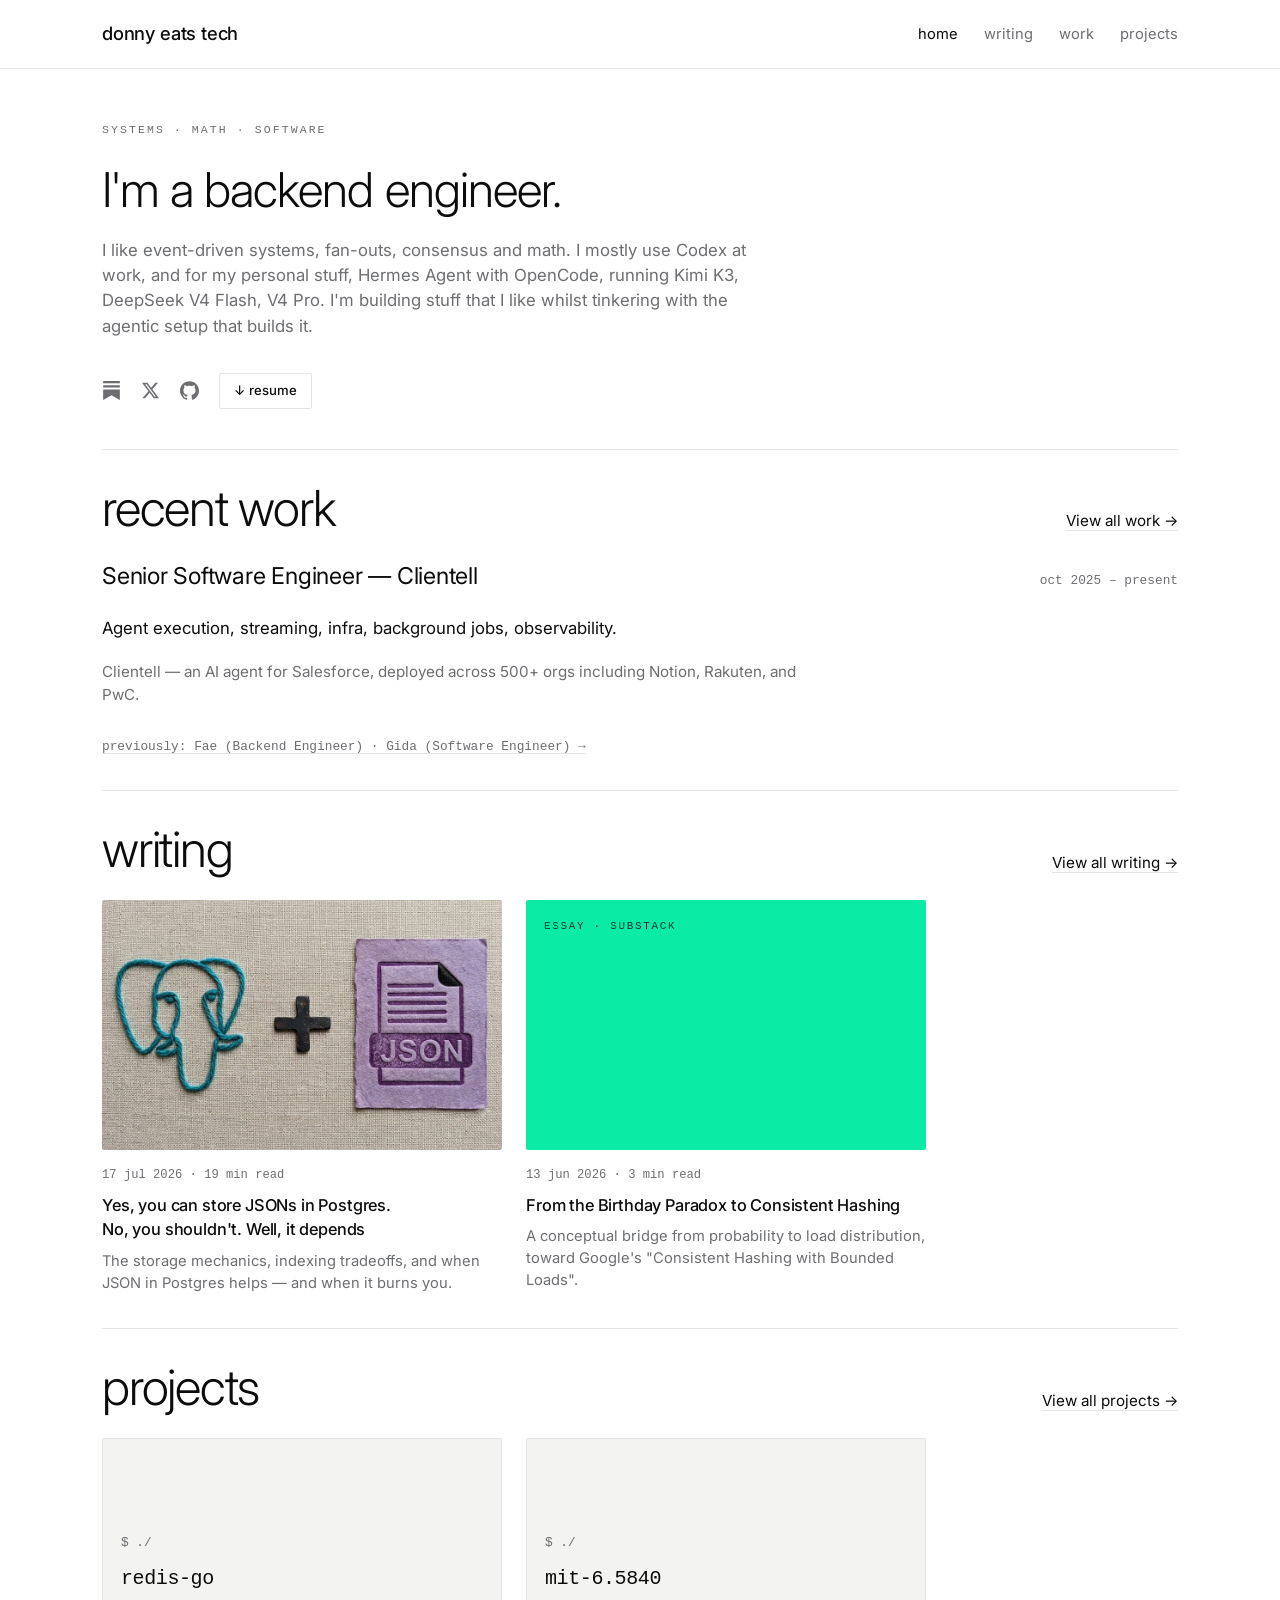
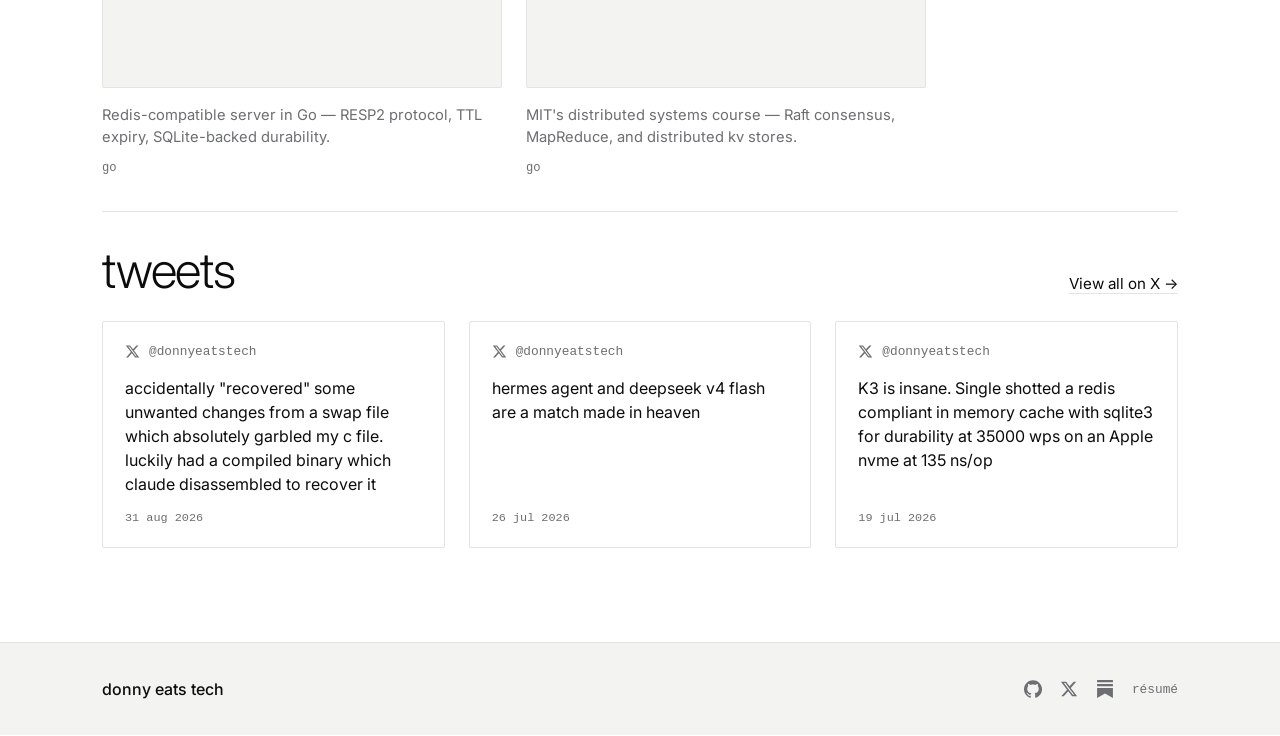
==== index.html @ fad2db2d "Restore Senior on Clientell title; update resume PDF Clientell reverts to "Senior Software Engineer"" ====
<!DOCTYPE html>
<html lang="en">
<head>
  <meta charset="UTF-8">
  <meta name="viewport" content="width=device-width, initial-scale=1.0">

  <title>Donny — Backend Engineer · Distributed Systems, Databases, Infrastructure</title>
  <meta name="description" content="Backend engineer working on distributed systems, databases, and infrastructure. Senior Software Engineer at Clientell (AI agent for Salesforce). Writing about databases, system design, and all things tech.">
  <meta name="author" content="Donny">
  <meta name="keywords" content="backend engineer, distributed systems, databases, PostgreSQL, Go, Python, Redis, infrastructure, systems programming, observability, Bengaluru, donny eats tech">
  <meta name="robots" content="index, follow, max-image-preview:large">
  <meta name="theme-color" content="#ffffff">
  <link rel="canonical" href="https://donnyeatstech.com/">

  <!-- Open Graph -->
  <meta property="og:type" content="website">
  <meta property="og:site_name" content="donny eats tech">
  <meta property="og:title" content="Donny">
  <meta property="og:description" content="Backend engineer working on distributed systems, databases, and infrastructure. Senior Software Engineer at Clientell.">
  <meta property="og:url" content="https://donnyeatstech.com/">
  <meta property="og:image" content="https://donnyeatstech.com/og.png">
  <meta property="og:image:width" content="1200">
  <meta property="og:image:height" content="630">

  <!-- Twitter -->
  <meta name="twitter:card" content="summary_large_image">
  <meta name="twitter:site" content="@donnyeatstech">
  <meta name="twitter:creator" content="@donnyeatstech">
  <meta name="twitter:description" content="Backend engineer working on distributed systems, databases, and infrastructure.">
  <meta name="twitter:image" content="https://donnyeatstech.com/og.png">

  <link rel="preconnect" href="https://fonts.googleapis.com">
  <link rel="preconnect" href="https://fonts.gstatic.com" crossorigin>
  <link rel="stylesheet" href="https://fonts.googleapis.com/css2?family=Inter:wght@300;400;500;600&display=swap">
  <link rel="stylesheet" href="/css/style.css">
  <link rel="icon" href="data:image/svg+xml,<svg xmlns='http://www.w3.org/2000/svg' viewBox='0 0 100 100'><text y='.9em' font-size='90'>🍽️</text></svg>">

  <script type="application/ld+json">
  {
    "@context": "https://schema.org",
    "@graph": [
      {
        "@type": "Person",
        "@id": "https://donnyeatstech.com/#person",
        "name": "Donny",
        "alternateName": "donny eats tech",
        "url": "https://donnyeatstech.com/",
        "jobTitle": "Senior Software Engineer",
        "description": "Backend engineer specializing in distributed systems, databases, and infrastructure.",
        "knowsAbout": [
          "Backend engineering", "Distributed systems", "Databases", "PostgreSQL", "Redis",
          "Go", "Python", "Infrastructure", "Observability", "Systems programming",
          "Consistent hashing", "AI agents"
        ],
        "worksFor": { "@type": "Organization", "name": "Clientell", "url": "https://www.getclientell.com" },
        "homeLocation": { "@type": "Place", "name": "Bengaluru, India" },
        "sameAs": [
          "https://substack.com/@donnyeatstech",
          "https://x.com/donnyeatstech",
          "https://github.com/donnyeatstech"
        ]
      },
      {
        "@type": "WebSite",
        "@id": "https://donnyeatstech.com/#website",
        "url": "https://donnyeatstech.com/",
        "name": "donny eats tech",
        "description": "Backend engineering — distributed systems, databases, and infrastructure.",
        "publisher": { "@id": "https://donnyeatstech.com/#person" },
        "inLanguage": "en"
      },
      {
        "@type": "ProfilePage",
        "@id": "https://donnyeatstech.com/#profilepage",
        "url": "https://donnyeatstech.com/",
        "name": "Donny — Backend Engineer",
        "about": { "@id": "https://donnyeatstech.com/#person" },
        "isPartOf": { "@id": "https://donnyeatstech.com/#website" }
      }
    ]
  }
  </script>
</head>
<body>
  <a href="#main" class="skip-link">skip to content</a>

  <header class="hdr">
    <div class="wrap">
      <a href="/" class="brand">donny eats tech</a>
      <nav class="nav" aria-label="Primary">
        <a href="/" class="active">home</a>
        <a href="/writing/">writing</a>
        <a href="/work/">work</a>
        <a href="/projects/">projects</a>
      </nav>
    </div>
  </header>

  <main class="wrap" id="main">
    <h1 class="sr-only">Donny — backend engineer</h1>

    <section class="hero">
      <p class="eyebrow">systems · math · software</p>
      <p class="lead">I'm a backend engineer.</p>
      <p class="sub">I like event-driven systems, fan-outs, consensus and math. I mostly use Codex at work, and for my personal stuff, Hermes Agent with OpenCode, running Kimi K3, DeepSeek V4 Flash, V4 Pro. I'm building stuff that I like whilst tinkering with the agentic setup that builds it.</p>
      <div class="socials" aria-label="Social links">
        <a href="https://substack.com/@donnyeatstech" target="_blank" rel="noopener" aria-label="Substack"><svg viewBox="0 0 24 24" fill="currentColor" aria-hidden="true"><path d="M22.539 8.242H1.46V5.406h21.08v2.836zM1.46 10.812V24L12 18.11 22.54 24V10.812H1.46zM22.54 0H1.46v2.836h21.08V0z"/></svg></a>
        <a href="https://x.com/donnyeatstech" target="_blank" rel="noopener" aria-label="X (Twitter)"><svg viewBox="0 0 24 24" fill="currentColor" aria-hidden="true"><path d="M18.244 2.25h3.308l-7.227 8.26 8.502 11.24H16.17l-5.214-6.817L4.99 21.75H1.68l7.73-8.835L1.254 2.25H8.08l4.713 6.231zm-1.161 17.52h1.833L7.084 4.126H5.117z"/></svg></a>
        <a href="https://github.com/donnyeatstech" target="_blank" rel="noopener" aria-label="GitHub"><svg viewBox="0 0 24 24" fill="currentColor" aria-hidden="true"><path d="M12 .297c-6.63 0-12 5.373-12 12 0 5.303 3.438 9.8 8.205 11.385.6.113.82-.258.82-.577 0-.285-.01-1.04-.015-2.04-3.338.724-4.042-1.61-4.042-1.61C4.422 18.07 3.633 17.7 3.633 17.7c-1.087-.744.084-.729.084-.729 1.205.084 1.838 1.236 1.838 1.236 1.07 1.835 2.809 1.305 3.495.998.108-.776.417-1.305.76-1.604-2.665-.3-5.466-1.332-5.466-5.93 0-1.31.465-2.38 1.235-3.22-.135-.303-.54-1.523.105-3.176 0 0 1.005-.322 3.3 1.23.96-.267 1.98-.399 3-.405 1.02.006 2.04.138 3 .405 2.28-1.552 3.285-1.23 3.285-1.23.645 1.653.24 2.873.12 3.176.765.84 1.23 1.91 1.23 3.22 0 4.61-2.805 5.62-5.475 5.92.42.36.81 1.096.81 2.22 0 1.606-.015 2.896-.015 3.286 0 .315.21.69.825.57C20.565 22.092 24 17.592 24 12.297c0-6.627-5.373-12-12-12"/></svg></a>
        <a class="resume" href="/work/resume.pdf" target="_blank" rel="noopener">↓ resume</a>
      </div>
    </section>

    <hr class="divide">

    <section class="block" id="work">
      <div class="block-head">
        <h2>recent work</h2>
        <a class="viewall" href="/work/">View all work →</a>
      </div>
      <div class="now">
        <div class="now-role">Senior Software Engineer — Clientell</div>
        <div class="now-date">oct 2025 – present</div>
        <div class="now-what">Agent execution, streaming, infra, background jobs, observability.</div>
        <div class="now-co">Clientell — an AI agent for Salesforce, deployed across 500+ orgs including Notion, Rakuten, and PwC.</div>
        <a class="now-prev" href="/work/">previously: Fae (Backend Engineer) · Gida (Software Engineer) →</a>
      </div>
    </section>

    <hr class="divide">

    <section class="block" id="writing">
      <div class="block-head">
        <h2>writing</h2>
        <a class="viewall" href="/writing/">View all writing →</a>
      </div>
      <div class="grid grid-writing">
        <a class="card" href="https://donnyeatstech.substack.com/p/should-you-store-jsons-in-postgres" target="_blank" rel="noopener">
          <div class="cover cover-img" style="background-image:url('/assets/jsonb-postgres.jpg')"></div>
          <div class="card-meta">
            <div class="m">17 jul 2026 · 19 min read</div>
            <div class="t">Yes, you can store JSONs in Postgres. No, you shouldn't. Well, it depends</div>
            <div class="d">The storage mechanics, indexing tradeoffs, and when JSON in Postgres helps — and when it burns you.</div>
          </div>
        </a>
        <a class="card" href="https://donnyeatstech.substack.com/p/from-birthday-paradox-to-consistent" target="_blank" rel="noopener">
          <div class="cover cover-mint"><span class="tag">Essay · Substack</span></div>
          <div class="card-meta">
            <div class="m">13 jun 2026 · 3 min read</div>
            <div class="t">From the Birthday Paradox to Consistent Hashing</div>
            <div class="d">A conceptual bridge from probability to load distribution, toward Google's "Consistent Hashing with Bounded Loads".</div>
          </div>
        </a>
      </div>
    </section>

    <hr class="divide">

    <section class="block" id="projects">
      <div class="block-head">
        <h2>projects</h2>
        <a class="viewall" href="/projects/">View all projects →</a>
      </div>
      <div class="grid grid-proj">
        <a class="card" href="https://github.com/donnyeatstech/redis-go" target="_blank" rel="noopener">
          <div class="cover cover-code">
            <span class="prompt">$ ./</span>
            <span class="mono-name">redis-go</span>
          </div>
          <div class="card-meta">
            <div class="d">Redis-compatible server in Go — RESP2 protocol, TTL expiry, SQLite-backed durability.</div>
            <span class="lang">go</span>
          </div>
        </a>
        <a class="card" href="https://github.com/donnyeatstech/mit-6.5840" target="_blank" rel="noopener">
          <div class="cover cover-code">
            <span class="prompt">$ ./</span>
            <span class="mono-name">mit-6.5840</span>
          </div>
          <div class="card-meta">
            <div class="d">MIT's distributed systems course — Raft consensus, MapReduce, and distributed kv stores.</div>
            <span class="lang">go</span>
          </div>
        </a>
      </div>
    </section>

    <hr class="divide">

    <section class="block" id="tweets">
      <div class="block-head">
        <h2>tweets</h2>
        <a class="viewall" href="https://x.com/donnyeatstech" target="_blank" rel="noopener">View all on X →</a>
      </div>
      <div class="grid grid-tweets">
        <a class="tweet" href="https://x.com/donnyeatstech" target="_blank" rel="noopener">
          <div class="tweet-top">
            <svg viewBox="0 0 24 24" fill="currentColor" aria-hidden="true"><path d="M18.244 2.25h3.308l-7.227 8.26 8.502 11.24H16.17l-5.214-6.817L4.99 21.75H1.68l7.73-8.835L1.254 2.25H8.08l4.713 6.231zm-1.161 17.52h1.833L7.084 4.126H5.117z"/></svg>
            <span class="tw-handle">@donnyeatstech</span>
          </div>
          <p class="tweet-body">accidentally "recovered" some unwanted changes from a swap file which absolutely garbled my c file. luckily had a compiled binary which claude disassembled to recover it</p>
          <div class="tweet-date">31 aug 2026</div>
        </a>
        <a class="tweet" href="https://x.com/donnyeatstech" target="_blank" rel="noopener">
          <div class="tweet-top">
            <svg viewBox="0 0 24 24" fill="currentColor" aria-hidden="true"><path d="M18.244 2.25h3.308l-7.227 8.26 8.502 11.24H16.17l-5.214-6.817L4.99 21.75H1.68l7.73-8.835L1.254 2.25H8.08l4.713 6.231zm-1.161 17.52h1.833L7.084 4.126H5.117z"/></svg>
            <span class="tw-handle">@donnyeatstech</span>
          </div>
          <p class="tweet-body">hermes agent and deepseek v4 flash are a match made in heaven</p>
          <div class="tweet-date">26 jul 2026</div>
        </a>
        <a class="tweet" href="https://x.com/donnyeatstech" target="_blank" rel="noopener">
          <div class="tweet-top">
            <svg viewBox="0 0 24 24" fill="currentColor" aria-hidden="true"><path d="M18.244 2.25h3.308l-7.227 8.26 8.502 11.24H16.17l-5.214-6.817L4.99 21.75H1.68l7.73-8.835L1.254 2.25H8.08l4.713 6.231zm-1.161 17.52h1.833L7.084 4.126H5.117z"/></svg>
            <span class="tw-handle">@donnyeatstech</span>
          </div>
          <p class="tweet-body">K3 is insane. Single shotted a redis compliant in memory cache with sqlite3 for durability at 35000 wps on an Apple nvme at 135 ns/op</p>
          <div class="tweet-date">19 jul 2026</div>
        </a>
      </div>
    </section>
  </main>

  <footer class="foot">
    <div class="wrap">
      <div class="foot-bottom">
        <span class="fb-brand">donny eats tech</span>
        <div class="foot-social">
          <a href="https://github.com/donnyeatstech" target="_blank" rel="noopener" aria-label="GitHub"><svg viewBox="0 0 24 24" fill="currentColor" aria-hidden="true"><path d="M12 .297c-6.63 0-12 5.373-12 12 0 5.303 3.438 9.8 8.205 11.385.6.113.82-.258.82-.577 0-.285-.01-1.04-.015-2.04-3.338.724-4.042-1.61-4.042-1.61C4.422 18.07 3.633 17.7 3.633 17.7c-1.087-.744.084-.729.084-.729 1.205.084 1.838 1.236 1.838 1.236 1.07 1.835 2.809 1.305 3.495.998.108-.776.417-1.305.76-1.604-2.665-.3-5.466-1.332-5.466-5.93 0-1.31.465-2.38 1.235-3.22-.135-.303-.54-1.523.105-3.176 0 0 1.005-.322 3.3 1.23.96-.267 1.98-.399 3-.405 1.02.006 2.04.138 3 .405 2.28-1.552 3.285-1.23 3.285-1.23.645 1.653.24 2.873.12 3.176.765.84 1.23 1.91 1.23 3.22 0 4.61-2.805 5.62-5.475 5.92.42.36.81 1.096.81 2.22 0 1.606-.015 2.896-.015 3.286 0 .315.21.69.825.57C20.565 22.092 24 17.592 24 12.297c0-6.627-5.373-12-12-12"/></svg></a>
          <a href="https://x.com/donnyeatstech" target="_blank" rel="noopener" aria-label="X (Twitter)"><svg viewBox="0 0 24 24" fill="currentColor" aria-hidden="true"><path d="M18.244 2.25h3.308l-7.227 8.26 8.502 11.24H16.17l-5.214-6.817L4.99 21.75H1.68l7.73-8.835L1.254 2.25H8.08l4.713 6.231zm-1.161 17.52h1.833L7.084 4.126H5.117z"/></svg></a>
          <a href="https://substack.com/@donnyeatstech" target="_blank" rel="noopener" aria-label="Substack"><svg viewBox="0 0 24 24" fill="currentColor" aria-hidden="true"><path d="M22.539 8.242H1.46V5.406h21.08v2.836zM1.46 10.812V24L12 18.11 22.54 24V10.812H1.46zM22.54 0H1.46v2.836h21.08V0z"/></svg></a>
          <a href="/work/resume.pdf" target="_blank" rel="noopener" class="fb-resume">résumé</a>
        </div>
      </div>
    </div>
  </footer>
</body>
</html>
---- css/style.css ----
/* donny eats tech — design system
   Swiss / MIT-Press: light-only, Inter, mint accent, editorial grids */

:root {
  --bg: #ffffff;
  --surface: #f3f3f2;
  --fg: #0c0c0c;
  --muted: #6d6e71;
  --border: #e4e4e2;
  --accent: #0aeba5;
  --accent-fg: #0c0c0c;
  --cover-dark-bg: #0c0c0c;
  --cover-dark-fg: #ffffff;
  --font: "Inter", -apple-system, BlinkMacSystemFont, "Segoe UI", system-ui, sans-serif;
  --mono: "SF Mono", "JetBrains Mono", ui-monospace, "Cascadia Code", monospace;
  --wrap: 1140px;
  color-scheme: light;
}

* { margin: 0; padding: 0; box-sizing: border-box; }

html { scroll-behavior: smooth; }

body {
  background: var(--bg);
  color: var(--fg);
  font-family: var(--font);
  line-height: 1.5;
  font-size: 16px;
  -webkit-font-smoothing: antialiased;
  text-rendering: optimizeLegibility;
  min-height: 100vh;
  min-height: 100dvh;
  display: flex;
  flex-direction: column;
}

a { color: inherit; text-decoration: none; }
::selection { background: var(--accent); color: var(--accent-fg); }

/* a11y */
.sr-only {
  position: absolute; width: 1px; height: 1px; padding: 0; margin: -1px;
  overflow: hidden; clip: rect(0,0,0,0); white-space: nowrap; border: 0;
}
:focus-visible { outline: 2px solid var(--accent); outline-offset: 3px; }
.skip-link {
  position: absolute; left: -9999px; top: 0; z-index: 100;
  background: var(--fg); color: var(--bg); padding: 8px 14px;
  font-family: var(--mono); font-size: 0.8rem;
}
.skip-link:focus { left: 0; }

/* layout */
.wrap { max-width: var(--wrap); margin: 0 auto; padding: 0 32px; }
main.wrap { padding-bottom: 20px; flex: 1 0 auto; width: 100%; }

/* header */
.hdr {
  position: sticky; top: 0; z-index: 20;
  background: var(--bg);
  border-bottom: 1px solid var(--border);
}
.hdr .wrap { display: flex; align-items: center; justify-content: space-between; height: 68px; gap: 24px; }
.brand { font-size: 1.15rem; font-weight: 500; letter-spacing: -0.01em; white-space: nowrap; }
.nav { display: flex; align-items: center; gap: 26px; }
.nav a { font-size: 0.92rem; color: var(--muted); transition: color .15s; }
.nav a:hover, .nav a.active { color: var(--fg); }

/* hero */
.hero { padding: 52px 0 40px; }
.eyebrow {
  font-family: var(--mono); font-size: 0.72rem; letter-spacing: 0.18em;
  text-transform: uppercase; color: var(--muted); margin-bottom: 26px;
}
.hero .lead {
  font-size: clamp(1.9rem, 4.4vw, 3rem); font-weight: 300; line-height: 1.08;
  letter-spacing: -0.02em; text-wrap: balance; max-width: 20ch; margin-bottom: 22px;
}
.hero .sub { font-size: 1.05rem; color: var(--muted); max-width: 62ch; }
.socials { display: flex; align-items: center; gap: 20px; margin-top: 34px; }
.socials a { color: var(--muted); transition: color .15s; display: inline-flex; }
.socials a:hover { color: var(--fg); }
.socials svg { width: 19px; height: 19px; }
.socials .resume {
  font-size: 0.82rem; font-weight: 500; color: var(--fg);
  border: 1px solid var(--border); padding: 7px 14px; border-radius: 2px; transition: background .15s;
}
.socials .resume:hover { background: var(--surface); }

/* section blocks */
.block { padding: 34px 0; }
.block-head {
  display: flex; align-items: flex-end; justify-content: space-between;
  gap: 20px; margin-bottom: 26px;
}
.block-head h2 {
  font-size: clamp(2rem, 4.6vw, 3.1rem); font-weight: 300;
  letter-spacing: -0.025em; line-height: 1;
}
.viewall {
  font-size: 0.95rem; color: var(--fg); white-space: nowrap;
  text-decoration: underline; text-underline-offset: 4px;
  text-decoration-color: var(--border); transition: text-decoration-color .15s;
}
.viewall:hover { text-decoration-color: var(--fg); }
.divide { border: 0; border-top: 1px solid var(--border); }

/* recent work — single wide entry */
.now { display: grid; grid-template-columns: 1fr auto; gap: 8px 32px; align-items: baseline; }
.now-role { font-size: 1.45rem; font-weight: 400; letter-spacing: -0.01em; }
.now-date { font-family: var(--mono); font-size: 0.8rem; color: var(--muted); white-space: nowrap; }
.now-what { grid-column: 1 / -1; font-size: 1.05rem; color: var(--fg); margin-top: 14px; max-width: 70ch; }
.now-co { grid-column: 1 / -1; font-size: 0.95rem; color: var(--muted); margin-top: 12px; max-width: 70ch; }
.now-prev {
  grid-column: 1 / -1; margin-top: 22px; font-family: var(--mono); font-size: 0.8rem; color: var(--muted);
  text-decoration: underline; text-underline-offset: 3px; text-decoration-color: var(--border);
  justify-self: start; transition: color .15s, text-decoration-color .15s;
}
.now-prev:hover { color: var(--fg); text-decoration-color: var(--fg); }

/* card grids (writing + projects on home) */
.grid { display: grid; gap: 24px; }
.grid-writing { grid-template-columns: repeat(2, minmax(0, 400px)); justify-content: start; }
.grid-proj { grid-template-columns: repeat(2, minmax(0, 400px)); justify-content: start; }
.card { display: block; }
.cover {
  aspect-ratio: 16 / 10; border-radius: 2px; padding: 18px;
  display: flex; flex-direction: column; justify-content: space-between;
  transition: transform .18s ease;
}
.card:hover .cover { transform: translateY(-4px); }
.cover-img { background-color: var(--surface); background-size: cover; background-position: center; background-repeat: no-repeat; }
.cover .tag { font-family: var(--mono); font-size: 0.68rem; letter-spacing: 0.16em; text-transform: uppercase; opacity: .8; }
.cover-mint { background: var(--accent); color: var(--accent-fg); }
.cover-code {
  background: var(--surface); color: var(--fg); border: 1px solid var(--border);
  align-items: flex-start; justify-content: center; gap: 12px;
}
.cover-code .mono-name { font-family: var(--mono); font-size: 1.25rem; font-weight: 500; letter-spacing: -0.02em; }
.cover-code .prompt { font-family: var(--mono); font-size: 0.8rem; color: var(--muted); }
.card-meta { margin-top: 16px; }
.card-meta .m { font-family: var(--mono); font-size: 0.76rem; color: var(--muted); }
.card-meta .t { font-size: 1.02rem; font-weight: 500; letter-spacing: -0.01em; margin: 8px 0 0; text-wrap: balance; }
.card:hover .card-meta .t { text-decoration: underline; text-underline-offset: 3px; }
.card-meta .d { font-size: 0.92rem; color: var(--muted); margin-top: 8px; max-width: 46ch; }
.card-meta .lang { display: inline-block; margin-top: 10px; font-family: var(--mono); font-size: 0.76rem; color: var(--muted); }

/* tweets */
.grid-tweets { grid-template-columns: repeat(3, 1fr); }
.tweet {
  display: flex; flex-direction: column; gap: 14px;
  border: 1px solid var(--border); border-radius: 2px; padding: 20px 22px;
  transition: border-color .15s;
}
.tweet:hover { border-color: var(--fg); }
.tweet-top { display: flex; align-items: center; gap: 9px; color: var(--muted); }
.tweet-top svg { width: 15px; height: 15px; }
.tw-handle { font-family: var(--mono); font-size: 0.8rem; }
.tweet-body { font-size: 1rem; line-height: 1.5; color: var(--fg); }
.tweet-date { font-family: var(--mono); font-size: 0.74rem; color: var(--muted); margin-top: auto; }

/* footer */
.foot { background: var(--surface); border-top: 1px solid var(--border); padding: 34px 0; margin-top: 40px; }
.foot-bottom { display: flex; align-items: center; justify-content: space-between; gap: 20px; flex-wrap: wrap; }
.fb-brand { font-weight: 500; }
.foot-social { display: flex; align-items: center; gap: 18px; }
.foot-social a { color: var(--muted); transition: color .15s; display: inline-flex; }
.foot-social a:hover { color: var(--fg); }
.foot-social svg { width: 18px; height: 18px; }
.fb-resume { font-family: var(--mono); font-size: 0.8rem; }

/* ---- subpages ---- */
.page-header { padding: 40px 0 8px; }
.page-header h1 {
  font-size: clamp(2.2rem, 5vw, 3.4rem); font-weight: 300;
  letter-spacing: -0.025em; line-height: 1; margin-bottom: 14px;
}
.page-header p { color: var(--muted); font-size: 1.02rem; max-width: 60ch; }

/* experience (work) */
.xp { padding: 26px 0; border-bottom: 1px solid var(--border); }
.xp:first-of-type { border-top: 1px solid var(--border); }
.xp-meta { font-family: var(--mono); font-size: 0.75rem; color: var(--muted); margin-bottom: 8px; }
.xp-role { font-size: 1.2rem; font-weight: 500; letter-spacing: -0.01em; margin-bottom: 10px; }
.xp-role a { text-decoration: underline; text-underline-offset: 3px; text-decoration-color: var(--border); }
.xp-role a:hover { text-decoration-color: var(--fg); }
.xp-co {
  font-size: 0.88rem; color: var(--muted); line-height: 1.55;
  border-left: 2px solid var(--accent); padding-left: 14px; margin-bottom: 12px;
}
.xp-stack { font-family: var(--mono); font-size: 0.78rem; color: var(--muted); margin-bottom: 12px; }
.xp-desc { font-size: 0.95rem; color: var(--muted); max-width: 72ch; }

/* writing list (writing page) */
.writing-list { padding-top: 4px; }
.writing-item { display: block; padding: 24px 0; border-bottom: 1px solid var(--border); }
.writing-item:first-of-type { border-top: 1px solid var(--border); }
.writing-item .writing-meta { font-family: var(--mono); font-size: 0.75rem; color: var(--muted); margin-bottom: 8px; }
.writing-item .writing-meta .src { color: var(--fg); }
.writing-item .writing-title { font-size: 1.35rem; font-weight: 400; letter-spacing: -0.015em; margin-bottom: 8px; }
.writing-item:hover .writing-title { text-decoration: underline; text-underline-offset: 3px; }
.writing-item .writing-desc { font-size: 0.98rem; color: var(--muted); max-width: 74ch; }

/* project list (projects page) */
.project-list { padding-top: 4px; }
.project-card { display: block; padding: 22px 0; border-bottom: 1px solid var(--border); }
.project-card:first-of-type { border-top: 1px solid var(--border); }
.project-card .project-name { font-family: var(--mono); font-size: 1.2rem; font-weight: 500; letter-spacing: -0.02em; margin-bottom: 6px; }
.project-card:hover .project-name { text-decoration: underline; text-underline-offset: 3px; }
.project-card .project-desc { font-size: 0.98rem; color: var(--muted); max-width: 74ch; }
.project-card .project-lang { display: inline-block; margin-top: 8px; font-family: var(--mono); font-size: 0.76rem; color: var(--muted); }

/* blog */
.blog-list { padding-top: 4px; }
.blog-item { display: block; padding: 22px 0; border-bottom: 1px solid var(--border); }
.blog-item:first-of-type { border-top: 1px solid var(--border); }
.blog-item .blog-date { font-family: var(--mono); font-size: 0.75rem; color: var(--muted); margin-bottom: 6px; }
.blog-item .blog-title { font-size: 1.2rem; font-weight: 500; margin-bottom: 6px; }
.blog-item:hover .blog-title { text-decoration: underline; text-underline-offset: 3px; }
.blog-item .blog-desc { font-size: 0.95rem; color: var(--muted); }

/* post */
.post-header { padding: 40px 0 0; margin-bottom: 36px; }
.post-header .post-date { font-family: var(--mono); font-size: 0.8rem; color: var(--muted); margin-bottom: 12px; }
.post-header h1 { font-size: clamp(2.2rem, 5vw, 3.4rem); font-weight: 300; letter-spacing: -0.025em; line-height: 1.05; }
.post-content { font-size: 1.05rem; line-height: 1.75; max-width: 68ch; }
.post-content p { margin-bottom: 1.2em; color: var(--muted); }
.post-content ul { margin: 0 0 1.2em 1.2em; color: var(--muted); }
.post-content li { margin-bottom: 0.4em; }
.post-content h2 { font-size: 1.6rem; font-weight: 400; margin: 1.8em 0 0.7em; color: var(--fg); }
.post-content a { color: var(--fg); text-decoration: underline; text-underline-offset: 3px; text-decoration-color: var(--muted); }
.post-content a:hover { text-decoration-color: var(--fg); }
.post-content code { font-family: var(--mono); font-size: 0.85em; background: var(--surface); padding: 2px 6px; border-radius: 2px; }
.post-content pre { background: var(--surface); border: 1px solid var(--border); border-radius: 2px; padding: 16px; overflow-x: auto; margin: 1.5em 0; }
.post-content pre code { background: none; padding: 0; }

/* responsive */
@media (max-width: 720px) {
  .wrap { padding: 0 20px; }
  .hdr .wrap { flex-direction: column; height: auto; padding: 14px 0; gap: 10px; }
  .nav { gap: 16px; flex-wrap: wrap; justify-content: center; }
  .grid-writing, .grid-proj, .grid-tweets { grid-template-columns: 1fr; }
  .block { padding: 28px 0; }
  .hero { padding: 40px 0 32px; text-align: center; }
  .eyebrow, .hero .lead, .hero .sub { margin-left: auto; margin-right: auto; }
  .socials { justify-content: center; }
  .now { grid-template-columns: 1fr; }
  .now-date { grid-row: 2; }
}

@media (prefers-reduced-motion: reduce) {
  html { scroll-behavior: auto; }
  * { transition: none !important; }
  .card:hover .cover { transform: none; }
}
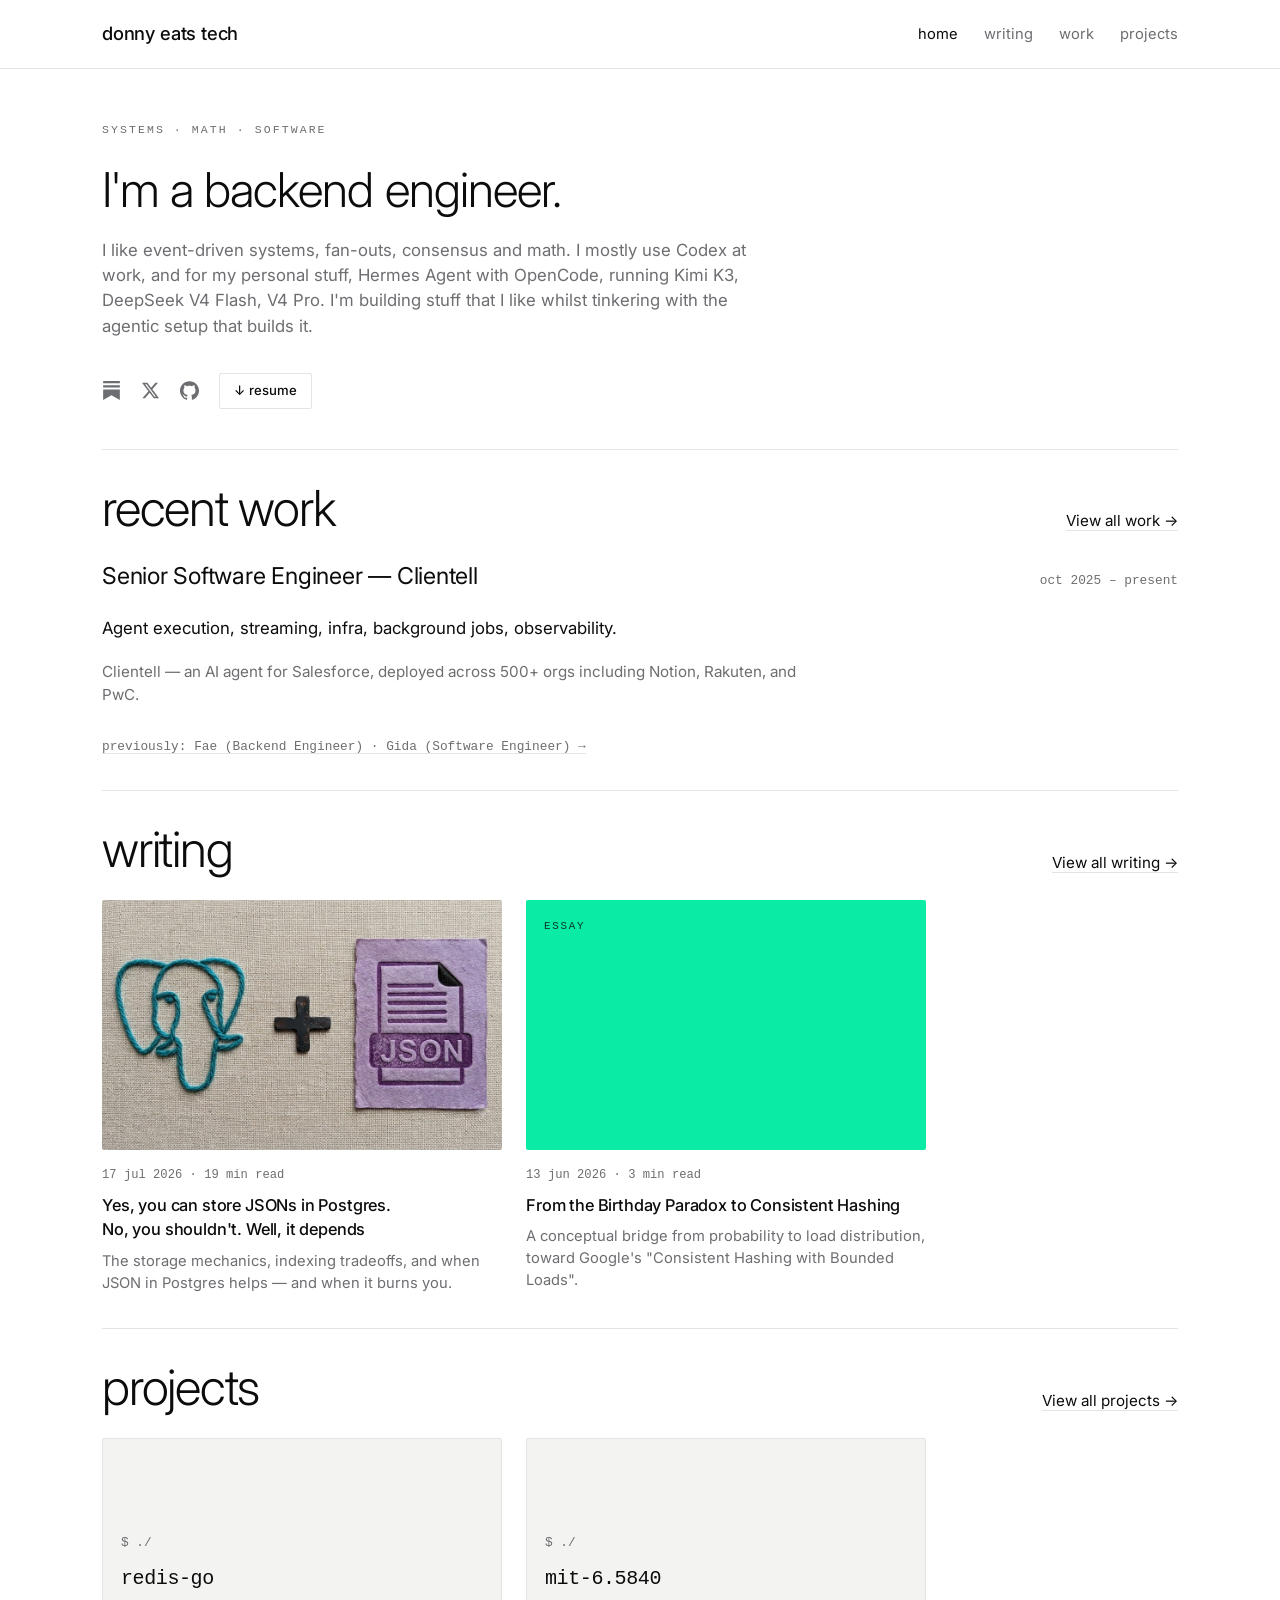
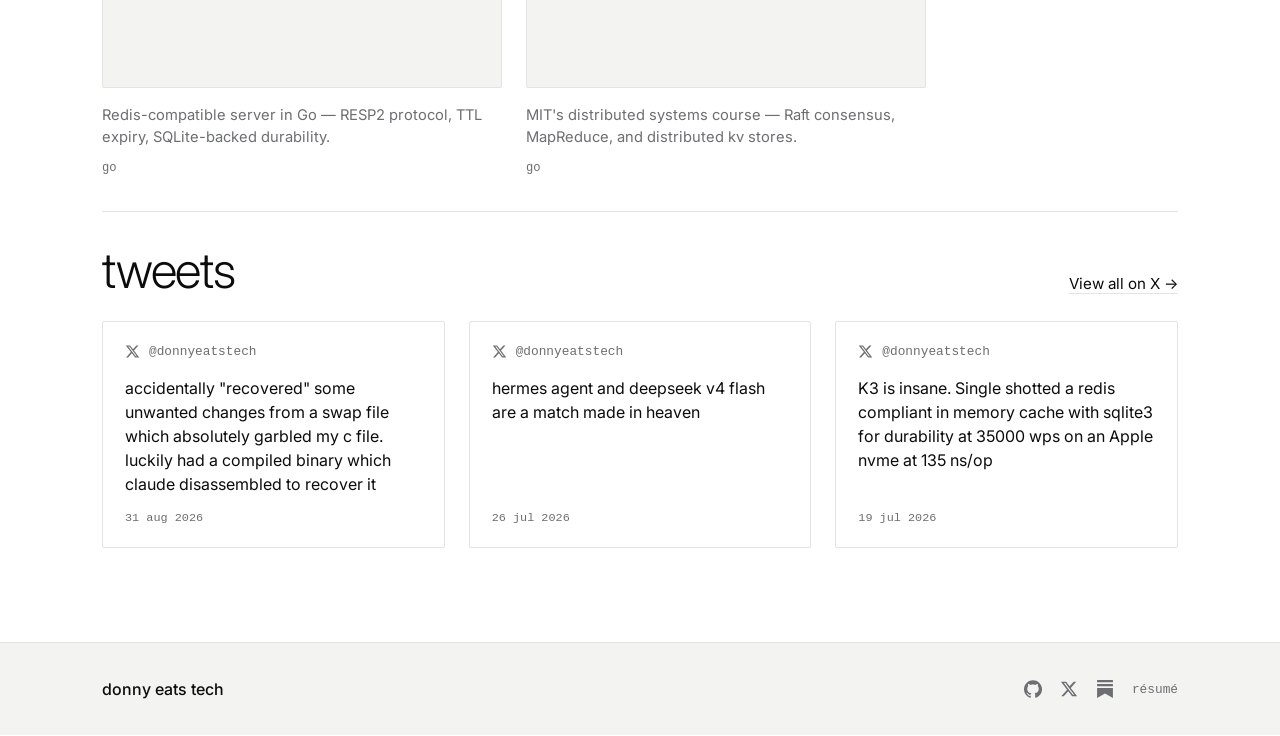
==== commit 6c1663d3: "Self-host writing; SEO hygiene pass Republish both Substack posts as full HTML at /writing/<slug>/ w" ====
--- a/index.html
+++ b/index.html
@@ -7,7 +7,6 @@
   <title>Donny — Backend Engineer · Distributed Systems, Databases, Infrastructure</title>
   <meta name="description" content="Backend engineer working on distributed systems, databases, and infrastructure. Senior Software Engineer at Clientell (AI agent for Salesforce). Writing about databases, system design, and all things tech.">
   <meta name="author" content="Donny">
-  <meta name="keywords" content="backend engineer, distributed systems, databases, PostgreSQL, Go, Python, Redis, infrastructure, systems programming, observability, Bengaluru, donny eats tech">
   <meta name="robots" content="index, follow, max-image-preview:large">
   <meta name="theme-color" content="#ffffff">
   <link rel="canonical" href="https://donnyeatstech.com/">
@@ -135,7 +134,7 @@
         <a class="viewall" href="/writing/">View all writing →</a>
       </div>
       <div class="grid grid-writing">
-        <a class="card" href="https://donnyeatstech.substack.com/p/should-you-store-jsons-in-postgres" target="_blank" rel="noopener">
+        <a class="card" href="/writing/should-you-store-jsons-in-postgres/">
           <div class="cover cover-img" style="background-image:url('/assets/jsonb-postgres.jpg')"></div>
           <div class="card-meta">
             <div class="m">17 jul 2026 · 19 min read</div>
@@ -143,8 +142,8 @@
             <div class="d">The storage mechanics, indexing tradeoffs, and when JSON in Postgres helps — and when it burns you.</div>
           </div>
         </a>
-        <a class="card" href="https://donnyeatstech.substack.com/p/from-birthday-paradox-to-consistent" target="_blank" rel="noopener">
-          <div class="cover cover-mint"><span class="tag">Essay · Substack</span></div>
+        <a class="card" href="/writing/from-birthday-paradox-to-consistent-hashing/">
+          <div class="cover cover-mint"><span class="tag">Essay</span></div>
           <div class="card-meta">
             <div class="m">13 jun 2026 · 3 min read</div>
             <div class="t">From the Birthday Paradox to Consistent Hashing</div>
--- a/css/style.css
+++ b/css/style.css
@@ -224,16 +224,30 @@
 .post-header { padding: 40px 0 0; margin-bottom: 36px; }
 .post-header .post-date { font-family: var(--mono); font-size: 0.8rem; color: var(--muted); margin-bottom: 12px; }
 .post-header h1 { font-size: clamp(2.2rem, 5vw, 3.4rem); font-weight: 300; letter-spacing: -0.025em; line-height: 1.05; }
+.post-header .post-sub { margin-top: 18px; font-size: 1.15rem; line-height: 1.6; color: var(--muted); max-width: 60ch; }
+.post-header .post-sub code { font-family: var(--mono); font-size: 0.82em; background: var(--surface); padding: 2px 6px; border-radius: 2px; }
 .post-content { font-size: 1.05rem; line-height: 1.75; max-width: 68ch; }
 .post-content p { margin-bottom: 1.2em; color: var(--muted); }
 .post-content ul { margin: 0 0 1.2em 1.2em; color: var(--muted); }
 .post-content li { margin-bottom: 0.4em; }
 .post-content h2 { font-size: 1.6rem; font-weight: 400; margin: 1.8em 0 0.7em; color: var(--fg); }
+.post-content h3 { font-size: 1.2rem; font-weight: 500; margin: 1.6em 0 0.5em; color: var(--fg); }
+.post-content strong { color: var(--fg); font-weight: 500; }
 .post-content a { color: var(--fg); text-decoration: underline; text-underline-offset: 3px; text-decoration-color: var(--muted); }
 .post-content a:hover { text-decoration-color: var(--fg); }
 .post-content code { font-family: var(--mono); font-size: 0.85em; background: var(--surface); padding: 2px 6px; border-radius: 2px; }
 .post-content pre { background: var(--surface); border: 1px solid var(--border); border-radius: 2px; padding: 16px; overflow-x: auto; margin: 1.5em 0; }
 .post-content pre code { background: none; padding: 0; }
+.post-content p.math { text-align: center; margin: 1.5em 0; }
+.post-content p.math code { background: none; padding: 0; font-size: 1em; color: var(--fg); }
+.post-content figure { margin: 1.8em 0; }
+.post-content figure img { display: block; width: 100%; height: auto; border: 1px solid var(--border); border-radius: 2px; }
+.post-content figcaption { font-family: var(--mono); font-size: 0.75rem; color: var(--muted); margin-top: 8px; text-align: center; }
+.post-content blockquote { border-left: 2px solid var(--border); padding-left: 16px; margin: 1.5em 0; color: var(--muted); font-style: italic; }
+.post-orig { margin-top: 3em; padding-top: 1.5em; border-top: 1px solid var(--border); font-family: var(--mono); font-size: 0.8rem; color: var(--muted); }
+.post-orig a { color: var(--fg); }
+.post-back { display: inline-block; margin-top: 2.5em; font-family: var(--mono); font-size: 0.8rem; color: var(--muted); }
+.post-back:hover { color: var(--fg); }
 
 /* responsive */
 @media (max-width: 720px) {
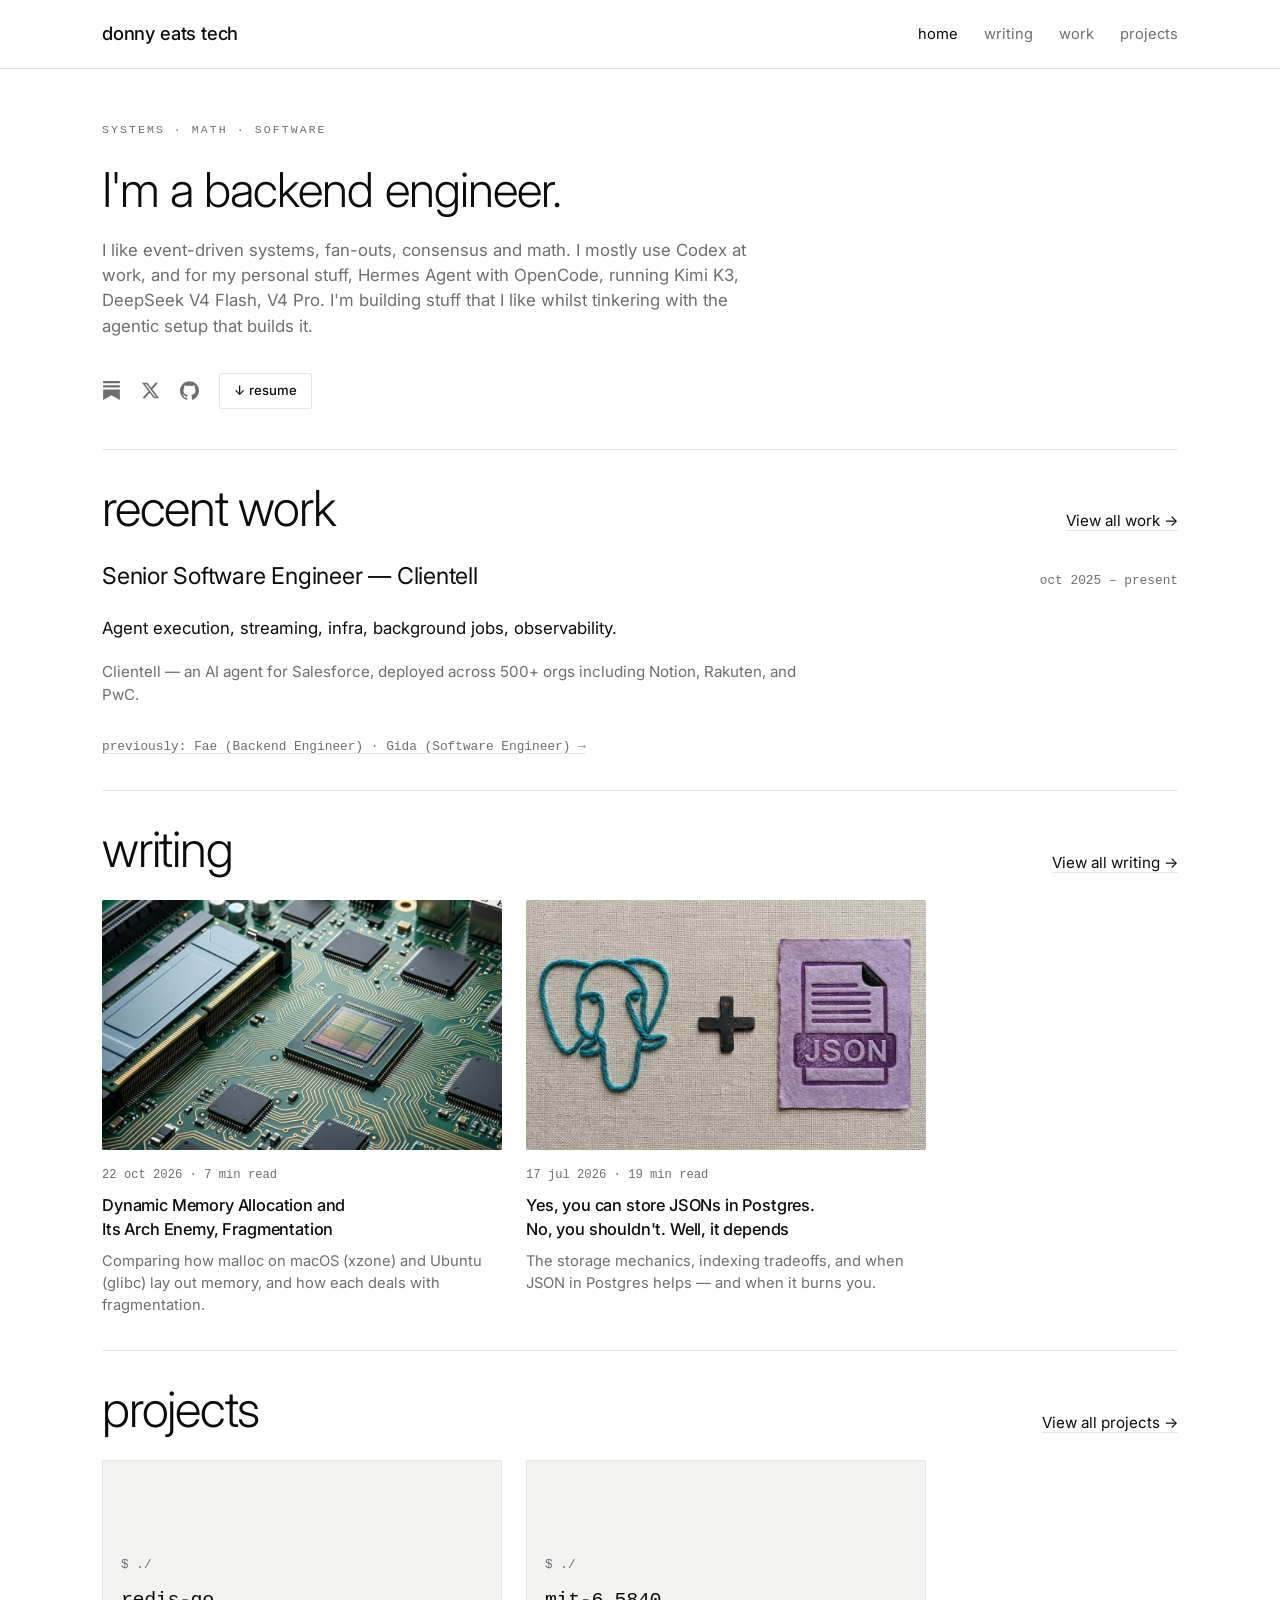
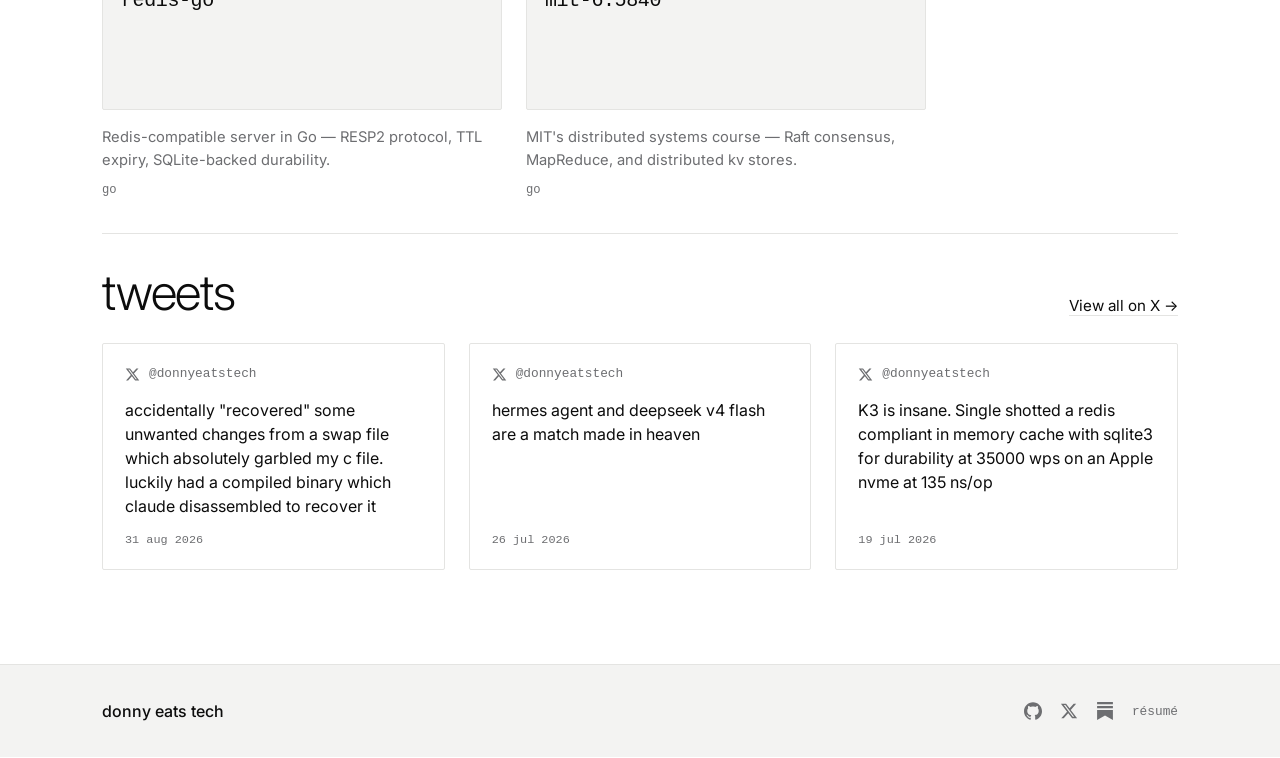
==== commit 72467097: "Add post: Dynamic Memory Allocation and Its Arch Enemy, Fragmentation New article comparing malloc o" ====
--- a/index.html
+++ b/index.html
@@ -5,26 +5,30 @@
   <meta name="viewport" content="width=device-width, initial-scale=1.0">
 
   <title>Donny — Backend Engineer · Distributed Systems, Databases, Infrastructure</title>
-  <meta name="description" content="Backend engineer working on distributed systems, databases, and infrastructure. Senior Software Engineer at Clientell (AI agent for Salesforce). Writing about databases, system design, and all things tech.">
+  <meta name="description" content="Backend engineer working on distributed systems, databases, and infrastructure. Senior Software Engineer at Clientell. Writing on databases and system design.">
   <meta name="author" content="Donny">
   <meta name="robots" content="index, follow, max-image-preview:large">
   <meta name="theme-color" content="#ffffff">
   <link rel="canonical" href="https://donnyeatstech.com/">
+  <link rel="alternate" type="application/rss+xml" title="donny eats tech — writing" href="https://donnyeatstech.com/writing/feed.xml">
 
   <!-- Open Graph -->
   <meta property="og:type" content="website">
   <meta property="og:site_name" content="donny eats tech">
+  <meta property="og:locale" content="en_US">
   <meta property="og:title" content="Donny">
   <meta property="og:description" content="Backend engineer working on distributed systems, databases, and infrastructure. Senior Software Engineer at Clientell.">
   <meta property="og:url" content="https://donnyeatstech.com/">
   <meta property="og:image" content="https://donnyeatstech.com/og.png">
   <meta property="og:image:width" content="1200">
   <meta property="og:image:height" content="630">
+  <meta property="og:image:alt" content="donny eats tech">
 
   <!-- Twitter -->
   <meta name="twitter:card" content="summary_large_image">
   <meta name="twitter:site" content="@donnyeatstech">
   <meta name="twitter:creator" content="@donnyeatstech">
+  <meta name="twitter:title" content="Donny — backend engineer">
   <meta name="twitter:description" content="Backend engineer working on distributed systems, databases, and infrastructure.">
   <meta name="twitter:image" content="https://donnyeatstech.com/og.png">
 
@@ -73,7 +77,7 @@
         "@id": "https://donnyeatstech.com/#profilepage",
         "url": "https://donnyeatstech.com/",
         "name": "Donny — Backend Engineer",
-        "about": { "@id": "https://donnyeatstech.com/#person" },
+        "mainEntity": { "@id": "https://donnyeatstech.com/#person" },
         "isPartOf": { "@id": "https://donnyeatstech.com/#website" }
       }
     ]
@@ -134,20 +138,20 @@
         <a class="viewall" href="/writing/">View all writing →</a>
       </div>
       <div class="grid grid-writing">
+        <a class="card" href="/writing/dynamic-memory-allocation-fragmentation/">
+          <div class="cover cover-img" style="background-image:url('/assets/dynamic-memory-allocation-fragmentation.jpg')"></div>
+          <div class="card-meta">
+            <div class="m">22 oct 2026 · 7 min read</div>
+            <div class="t">Dynamic Memory Allocation and Its Arch Enemy, Fragmentation</div>
+            <div class="d">Comparing how malloc on macOS (xzone) and Ubuntu (glibc) lay out memory, and how each deals with fragmentation.</div>
+          </div>
+        </a>
         <a class="card" href="/writing/should-you-store-jsons-in-postgres/">
           <div class="cover cover-img" style="background-image:url('/assets/jsonb-postgres.jpg')"></div>
           <div class="card-meta">
             <div class="m">17 jul 2026 · 19 min read</div>
             <div class="t">Yes, you can store JSONs in Postgres. No, you shouldn't. Well, it depends</div>
             <div class="d">The storage mechanics, indexing tradeoffs, and when JSON in Postgres helps — and when it burns you.</div>
-          </div>
-        </a>
-        <a class="card" href="/writing/from-birthday-paradox-to-consistent-hashing/">
-          <div class="cover cover-mint"><span class="tag">Essay</span></div>
-          <div class="card-meta">
-            <div class="m">13 jun 2026 · 3 min read</div>
-            <div class="t">From the Birthday Paradox to Consistent Hashing</div>
-            <div class="d">A conceptual bridge from probability to load distribution, toward Google's "Consistent Hashing with Bounded Loads".</div>
           </div>
         </a>
       </div>
--- a/css/style.css
+++ b/css/style.css
@@ -228,7 +228,9 @@
 .post-header .post-sub code { font-family: var(--mono); font-size: 0.82em; background: var(--surface); padding: 2px 6px; border-radius: 2px; }
 .post-content { font-size: 1.05rem; line-height: 1.75; max-width: 68ch; }
 .post-content p { margin-bottom: 1.2em; color: var(--muted); }
-.post-content ul { margin: 0 0 1.2em 1.2em; color: var(--muted); }
+.post-content ul, .post-content ol { margin: 0 0 1.2em 1.2em; color: var(--muted); }
+.post-content ol { margin-left: 1.5em; }
+.post-content li > ul { margin: 0.4em 0 0 1.2em; }
 .post-content li { margin-bottom: 0.4em; }
 .post-content h2 { font-size: 1.6rem; font-weight: 400; margin: 1.8em 0 0.7em; color: var(--fg); }
 .post-content h3 { font-size: 1.2rem; font-weight: 500; margin: 1.6em 0 0.5em; color: var(--fg); }
@@ -236,7 +238,7 @@
 .post-content a { color: var(--fg); text-decoration: underline; text-underline-offset: 3px; text-decoration-color: var(--muted); }
 .post-content a:hover { text-decoration-color: var(--fg); }
 .post-content code { font-family: var(--mono); font-size: 0.85em; background: var(--surface); padding: 2px 6px; border-radius: 2px; }
-.post-content pre { background: var(--surface); border: 1px solid var(--border); border-radius: 2px; padding: 16px; overflow-x: auto; margin: 1.5em 0; }
+.post-content pre { background: var(--surface); border: 1px solid var(--border); border-radius: 2px; padding: 16px; overflow-x: auto; margin: 1.5em 0; line-height: 1.35; white-space: pre; }
 .post-content pre code { background: none; padding: 0; }
 .post-content p.math { text-align: center; margin: 1.5em 0; }
 .post-content p.math code { background: none; padding: 0; font-size: 1em; color: var(--fg); }
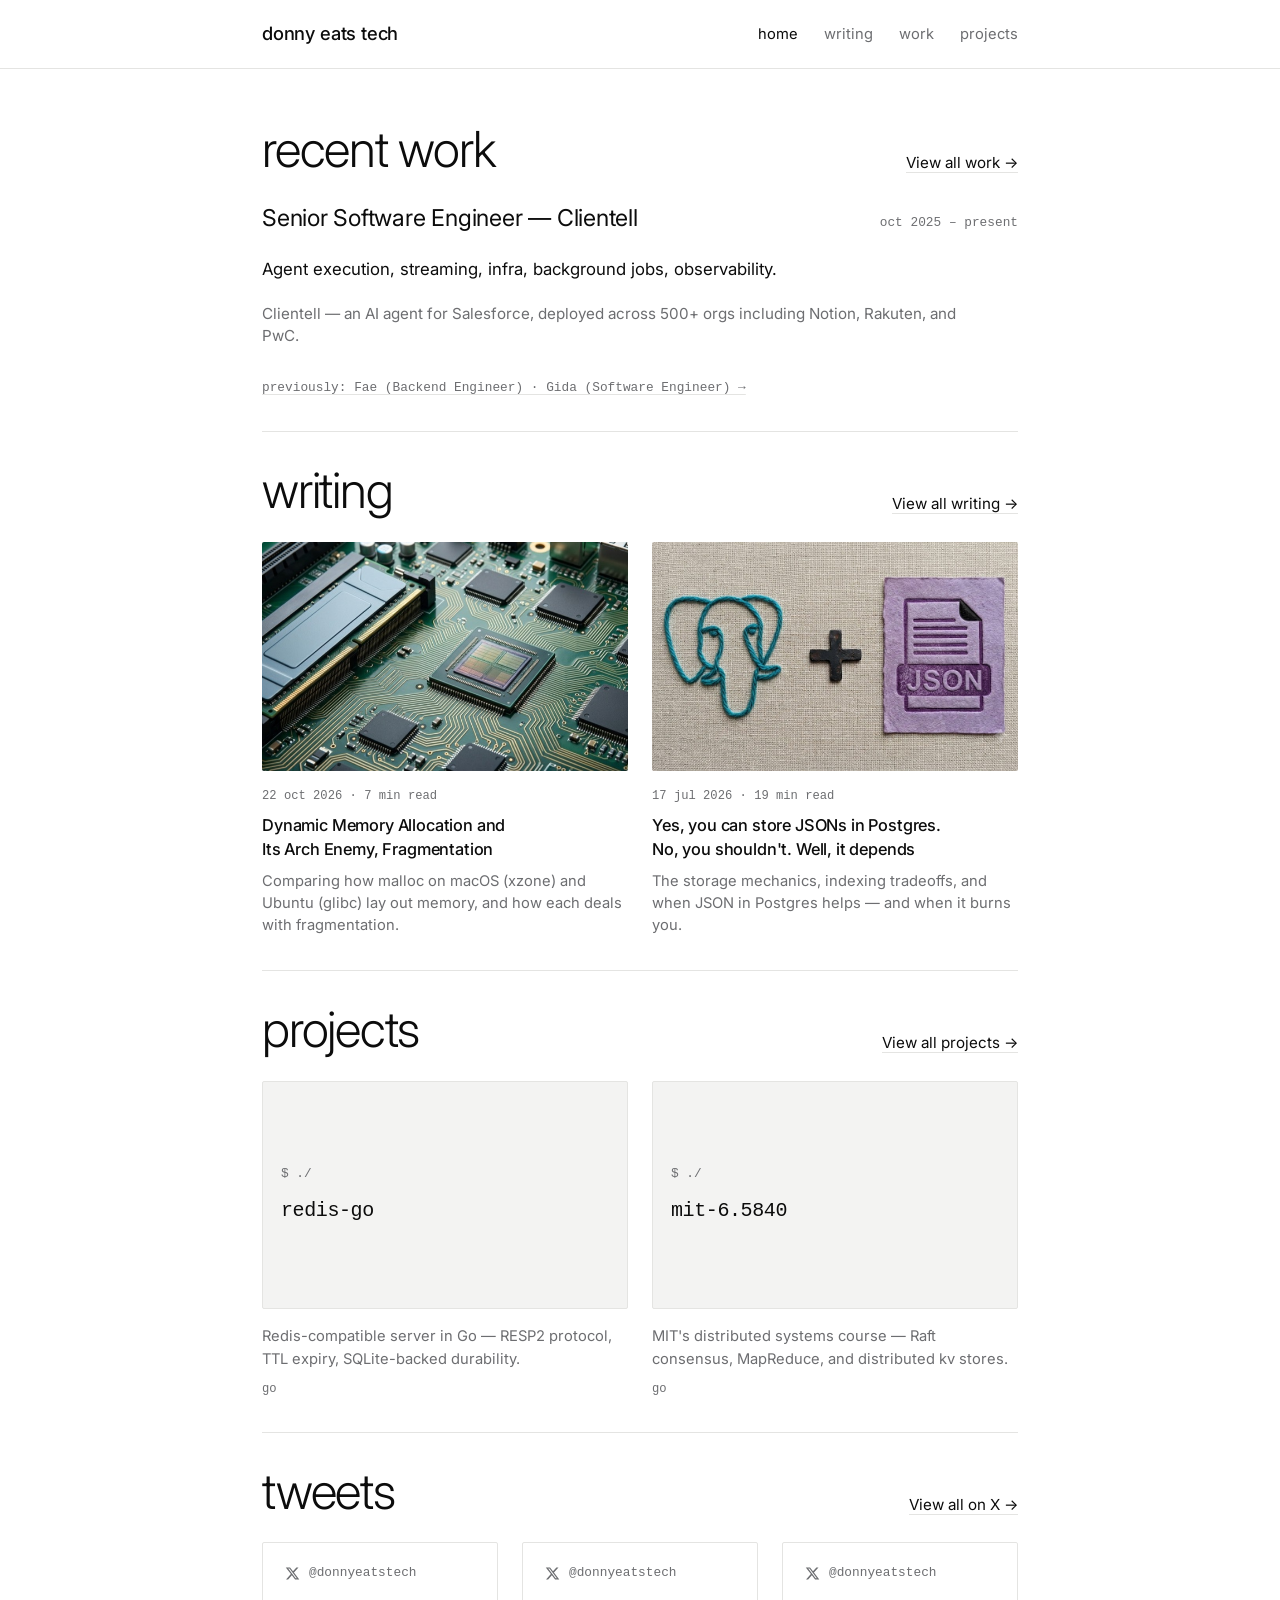
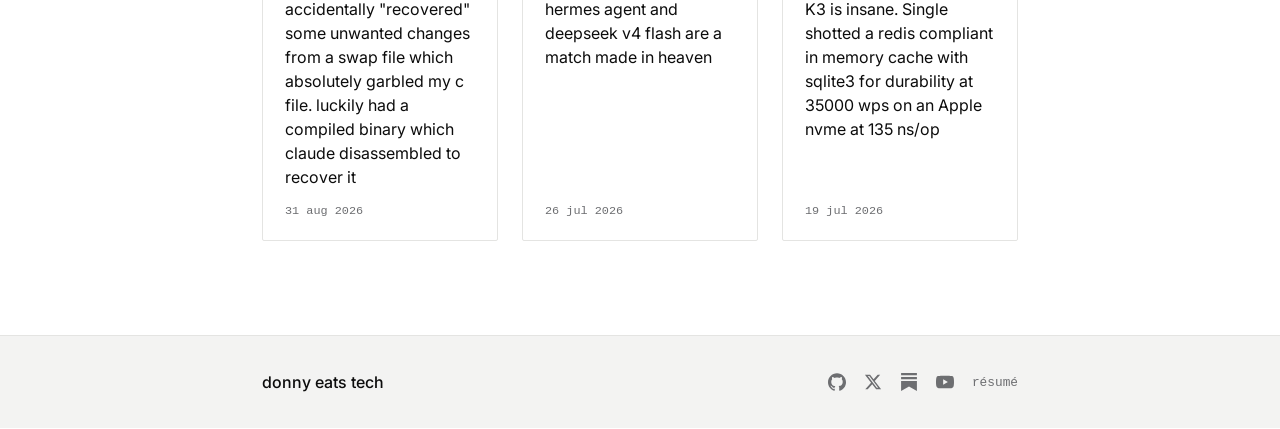
==== commit 5b62e55c: "Center layout, drop home hero, add Substack subscribe and YouTube link - Narrow page container to 82" ====
--- a/index.html
+++ b/index.html
@@ -59,6 +59,7 @@
         "homeLocation": { "@type": "Place", "name": "Bengaluru, India" },
         "sameAs": [
           "https://substack.com/@donnyeatstech",
+          "https://www.youtube.com/@donnyeatstech",
           "https://x.com/donnyeatstech",
           "https://github.com/donnyeatstech"
         ]
@@ -102,20 +103,6 @@
   <main class="wrap" id="main">
     <h1 class="sr-only">Donny — backend engineer</h1>
 
-    <section class="hero">
-      <p class="eyebrow">systems · math · software</p>
-      <p class="lead">I'm a backend engineer.</p>
-      <p class="sub">I like event-driven systems, fan-outs, consensus and math. I mostly use Codex at work, and for my personal stuff, Hermes Agent with OpenCode, running Kimi K3, DeepSeek V4 Flash, V4 Pro. I'm building stuff that I like whilst tinkering with the agentic setup that builds it.</p>
-      <div class="socials" aria-label="Social links">
-        <a href="https://substack.com/@donnyeatstech" target="_blank" rel="noopener" aria-label="Substack"><svg viewBox="0 0 24 24" fill="currentColor" aria-hidden="true"><path d="M22.539 8.242H1.46V5.406h21.08v2.836zM1.46 10.812V24L12 18.11 22.54 24V10.812H1.46zM22.54 0H1.46v2.836h21.08V0z"/></svg></a>
-        <a href="https://x.com/donnyeatstech" target="_blank" rel="noopener" aria-label="X (Twitter)"><svg viewBox="0 0 24 24" fill="currentColor" aria-hidden="true"><path d="M18.244 2.25h3.308l-7.227 8.26 8.502 11.24H16.17l-5.214-6.817L4.99 21.75H1.68l7.73-8.835L1.254 2.25H8.08l4.713 6.231zm-1.161 17.52h1.833L7.084 4.126H5.117z"/></svg></a>
-        <a href="https://github.com/donnyeatstech" target="_blank" rel="noopener" aria-label="GitHub"><svg viewBox="0 0 24 24" fill="currentColor" aria-hidden="true"><path d="M12 .297c-6.63 0-12 5.373-12 12 0 5.303 3.438 9.8 8.205 11.385.6.113.82-.258.82-.577 0-.285-.01-1.04-.015-2.04-3.338.724-4.042-1.61-4.042-1.61C4.422 18.07 3.633 17.7 3.633 17.7c-1.087-.744.084-.729.084-.729 1.205.084 1.838 1.236 1.838 1.236 1.07 1.835 2.809 1.305 3.495.998.108-.776.417-1.305.76-1.604-2.665-.3-5.466-1.332-5.466-5.93 0-1.31.465-2.38 1.235-3.22-.135-.303-.54-1.523.105-3.176 0 0 1.005-.322 3.3 1.23.96-.267 1.98-.399 3-.405 1.02.006 2.04.138 3 .405 2.28-1.552 3.285-1.23 3.285-1.23.645 1.653.24 2.873.12 3.176.765.84 1.23 1.91 1.23 3.22 0 4.61-2.805 5.62-5.475 5.92.42.36.81 1.096.81 2.22 0 1.606-.015 2.896-.015 3.286 0 .315.21.69.825.57C20.565 22.092 24 17.592 24 12.297c0-6.627-5.373-12-12-12"/></svg></a>
-        <a class="resume" href="/work/resume.pdf" target="_blank" rel="noopener">↓ resume</a>
-      </div>
-    </section>
-
-    <hr class="divide">
-
     <section class="block" id="work">
       <div class="block-head">
         <h2>recent work</h2>
@@ -232,6 +219,7 @@
           <a href="https://github.com/donnyeatstech" target="_blank" rel="noopener" aria-label="GitHub"><svg viewBox="0 0 24 24" fill="currentColor" aria-hidden="true"><path d="M12 .297c-6.63 0-12 5.373-12 12 0 5.303 3.438 9.8 8.205 11.385.6.113.82-.258.82-.577 0-.285-.01-1.04-.015-2.04-3.338.724-4.042-1.61-4.042-1.61C4.422 18.07 3.633 17.7 3.633 17.7c-1.087-.744.084-.729.084-.729 1.205.084 1.838 1.236 1.838 1.236 1.07 1.835 2.809 1.305 3.495.998.108-.776.417-1.305.76-1.604-2.665-.3-5.466-1.332-5.466-5.93 0-1.31.465-2.38 1.235-3.22-.135-.303-.54-1.523.105-3.176 0 0 1.005-.322 3.3 1.23.96-.267 1.98-.399 3-.405 1.02.006 2.04.138 3 .405 2.28-1.552 3.285-1.23 3.285-1.23.645 1.653.24 2.873.12 3.176.765.84 1.23 1.91 1.23 3.22 0 4.61-2.805 5.62-5.475 5.92.42.36.81 1.096.81 2.22 0 1.606-.015 2.896-.015 3.286 0 .315.21.69.825.57C20.565 22.092 24 17.592 24 12.297c0-6.627-5.373-12-12-12"/></svg></a>
           <a href="https://x.com/donnyeatstech" target="_blank" rel="noopener" aria-label="X (Twitter)"><svg viewBox="0 0 24 24" fill="currentColor" aria-hidden="true"><path d="M18.244 2.25h3.308l-7.227 8.26 8.502 11.24H16.17l-5.214-6.817L4.99 21.75H1.68l7.73-8.835L1.254 2.25H8.08l4.713 6.231zm-1.161 17.52h1.833L7.084 4.126H5.117z"/></svg></a>
           <a href="https://substack.com/@donnyeatstech" target="_blank" rel="noopener" aria-label="Substack"><svg viewBox="0 0 24 24" fill="currentColor" aria-hidden="true"><path d="M22.539 8.242H1.46V5.406h21.08v2.836zM1.46 10.812V24L12 18.11 22.54 24V10.812H1.46zM22.54 0H1.46v2.836h21.08V0z"/></svg></a>
+          <a href="https://www.youtube.com/@donnyeatstech" target="_blank" rel="noopener" aria-label="YouTube"><svg viewBox="0 0 24 24" fill="currentColor" aria-hidden="true"><path d="M23.498 6.186a3.016 3.016 0 0 0-2.122-2.136C19.505 3.545 12 3.545 12 3.545s-7.505 0-9.377.505A3.017 3.017 0 0 0 .502 6.186C0 8.07 0 12 0 12s0 3.93.502 5.814a3.016 3.016 0 0 0 2.122 2.136c1.871.505 9.376.505 9.376.505s7.505 0 9.377-.505a3.015 3.015 0 0 0 2.122-2.136C24 15.93 24 12 24 12s0-3.93-.502-5.814zM9.545 15.568V8.432L15.818 12l-6.273 3.568z"/></svg></a>
           <a href="/work/resume.pdf" target="_blank" rel="noopener" class="fb-resume">résumé</a>
         </div>
       </div>
--- a/css/style.css
+++ b/css/style.css
@@ -13,7 +13,7 @@
   --cover-dark-fg: #ffffff;
   --font: "Inter", -apple-system, BlinkMacSystemFont, "Segoe UI", system-ui, sans-serif;
   --mono: "SF Mono", "JetBrains Mono", ui-monospace, "Cascadia Code", monospace;
-  --wrap: 1140px;
+  --wrap: 820px;
   color-scheme: light;
 }
 
@@ -67,29 +67,9 @@
 .nav a { font-size: 0.92rem; color: var(--muted); transition: color .15s; }
 .nav a:hover, .nav a.active { color: var(--fg); }
 
-/* hero */
-.hero { padding: 52px 0 40px; }
-.eyebrow {
-  font-family: var(--mono); font-size: 0.72rem; letter-spacing: 0.18em;
-  text-transform: uppercase; color: var(--muted); margin-bottom: 26px;
-}
-.hero .lead {
-  font-size: clamp(1.9rem, 4.4vw, 3rem); font-weight: 300; line-height: 1.08;
-  letter-spacing: -0.02em; text-wrap: balance; max-width: 20ch; margin-bottom: 22px;
-}
-.hero .sub { font-size: 1.05rem; color: var(--muted); max-width: 62ch; }
-.socials { display: flex; align-items: center; gap: 20px; margin-top: 34px; }
-.socials a { color: var(--muted); transition: color .15s; display: inline-flex; }
-.socials a:hover { color: var(--fg); }
-.socials svg { width: 19px; height: 19px; }
-.socials .resume {
-  font-size: 0.82rem; font-weight: 500; color: var(--fg);
-  border: 1px solid var(--border); padding: 7px 14px; border-radius: 2px; transition: background .15s;
-}
-.socials .resume:hover { background: var(--surface); }
-
 /* section blocks */
 .block { padding: 34px 0; }
+#work { padding-top: 56px; }
 .block-head {
   display: flex; align-items: flex-end; justify-content: space-between;
   gap: 20px; margin-bottom: 26px;
@@ -121,8 +101,8 @@
 
 /* card grids (writing + projects on home) */
 .grid { display: grid; gap: 24px; }
-.grid-writing { grid-template-columns: repeat(2, minmax(0, 400px)); justify-content: start; }
-.grid-proj { grid-template-columns: repeat(2, minmax(0, 400px)); justify-content: start; }
+.grid-writing { grid-template-columns: repeat(2, minmax(0, 1fr)); }
+.grid-proj { grid-template-columns: repeat(2, minmax(0, 1fr)); }
 .card { display: block; }
 .cover {
   aspect-ratio: 16 / 10; border-radius: 2px; padding: 18px;
@@ -246,8 +226,8 @@
 .post-content figure img { display: block; width: 100%; height: auto; border: 1px solid var(--border); border-radius: 2px; }
 .post-content figcaption { font-family: var(--mono); font-size: 0.75rem; color: var(--muted); margin-top: 8px; text-align: center; }
 .post-content blockquote { border-left: 2px solid var(--border); padding-left: 16px; margin: 1.5em 0; color: var(--muted); font-style: italic; }
-.post-orig { margin-top: 3em; padding-top: 1.5em; border-top: 1px solid var(--border); font-family: var(--mono); font-size: 0.8rem; color: var(--muted); }
-.post-orig a { color: var(--fg); }
+.subscribe { margin-top: 3em; padding-top: 2em; border-top: 1px solid var(--border); }
+.subscribe iframe { display: block; width: 100%; height: 240px; border: 1px solid var(--border); border-radius: 2px; background: #fff; }
 .post-back { display: inline-block; margin-top: 2.5em; font-family: var(--mono); font-size: 0.8rem; color: var(--muted); }
 .post-back:hover { color: var(--fg); }
 
@@ -258,11 +238,11 @@
   .nav { gap: 16px; flex-wrap: wrap; justify-content: center; }
   .grid-writing, .grid-proj, .grid-tweets { grid-template-columns: 1fr; }
   .block { padding: 28px 0; }
-  .hero { padding: 40px 0 32px; text-align: center; }
-  .eyebrow, .hero .lead, .hero .sub { margin-left: auto; margin-right: auto; }
-  .socials { justify-content: center; }
   .now { grid-template-columns: 1fr; }
   .now-date { grid-row: 2; }
+  .subscribe iframe { height: 300px; }
+  .post-header { text-align: center; }
+  .post-header .post-sub { margin-left: auto; margin-right: auto; }
 }
 
 @media (prefers-reduced-motion: reduce) {
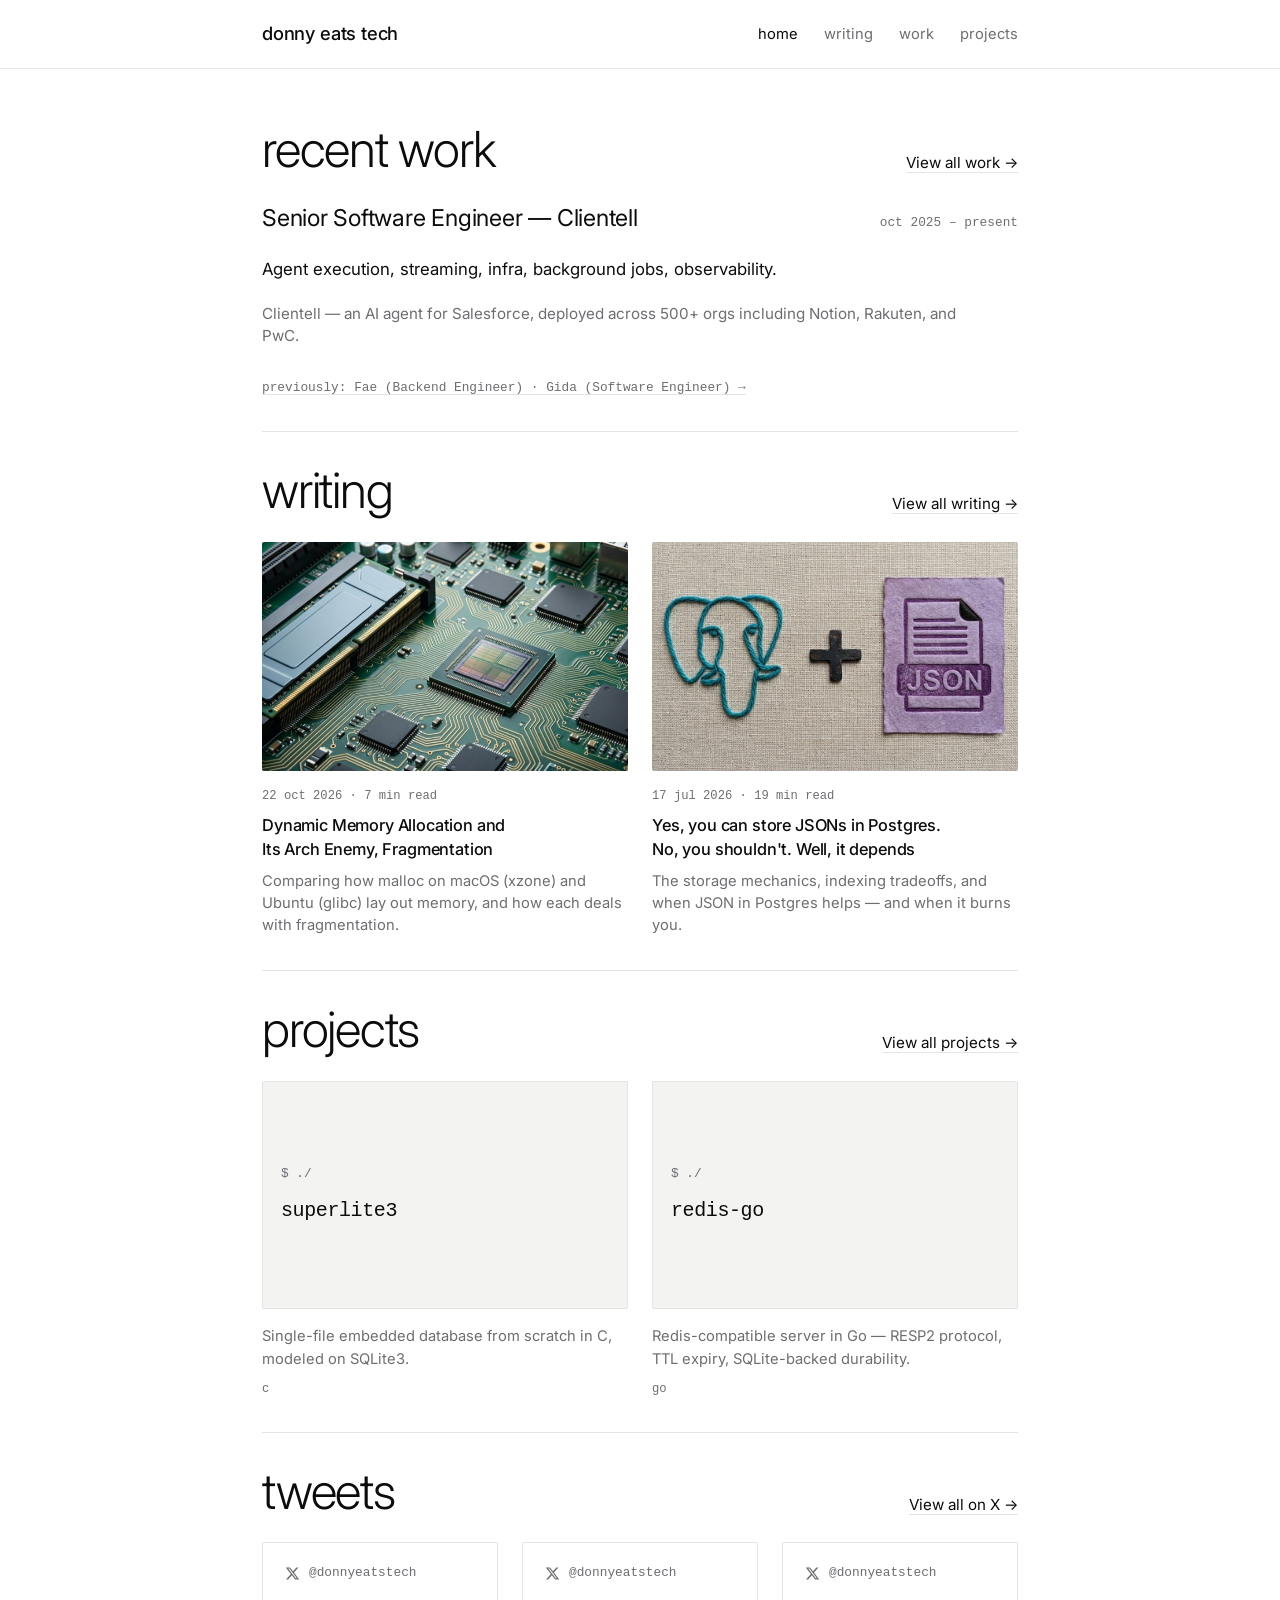
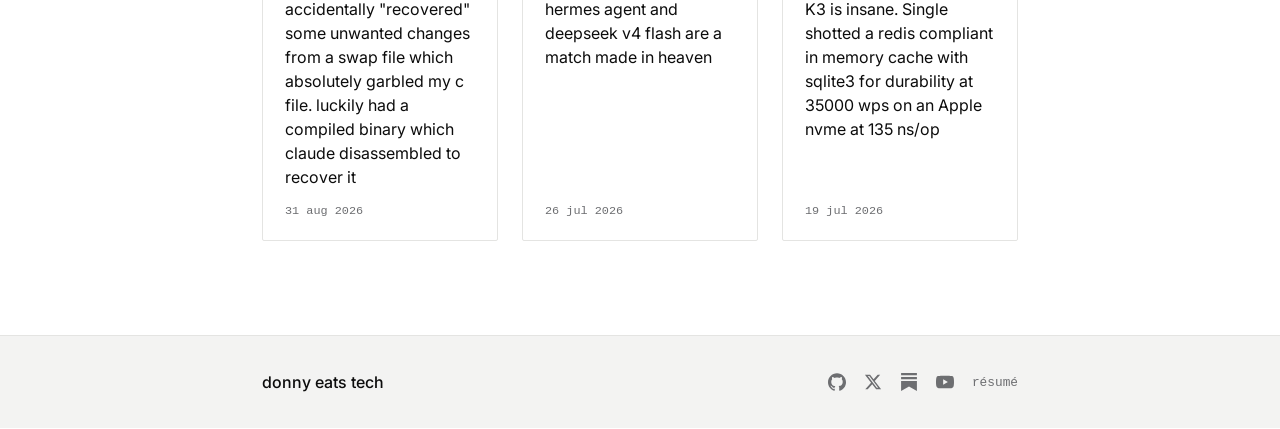
==== commit c01a4a99: "Add superlite3 to projects Co-Authored-By: Claude Opus 5.5 <noreply@anthropic.com>" ====
--- a/index.html
+++ b/index.html
@@ -152,6 +152,16 @@
         <a class="viewall" href="/projects/">View all projects →</a>
       </div>
       <div class="grid grid-proj">
+        <a class="card" href="https://github.com/donnyeatstech/superlite3" target="_blank" rel="noopener">
+          <div class="cover cover-code">
+            <span class="prompt">$ ./</span>
+            <span class="mono-name">superlite3</span>
+          </div>
+          <div class="card-meta">
+            <div class="d">Single-file embedded database from scratch in C, modeled on SQLite3.</div>
+            <span class="lang">c</span>
+          </div>
+        </a>
         <a class="card" href="https://github.com/donnyeatstech/redis-go" target="_blank" rel="noopener">
           <div class="cover cover-code">
             <span class="prompt">$ ./</span>
@@ -159,16 +169,6 @@
           </div>
           <div class="card-meta">
             <div class="d">Redis-compatible server in Go — RESP2 protocol, TTL expiry, SQLite-backed durability.</div>
-            <span class="lang">go</span>
-          </div>
-        </a>
-        <a class="card" href="https://github.com/donnyeatstech/mit-6.5840" target="_blank" rel="noopener">
-          <div class="cover cover-code">
-            <span class="prompt">$ ./</span>
-            <span class="mono-name">mit-6.5840</span>
-          </div>
-          <div class="card-meta">
-            <div class="d">MIT's distributed systems course — Raft consensus, MapReduce, and distributed kv stores.</div>
             <span class="lang">go</span>
           </div>
         </a>
